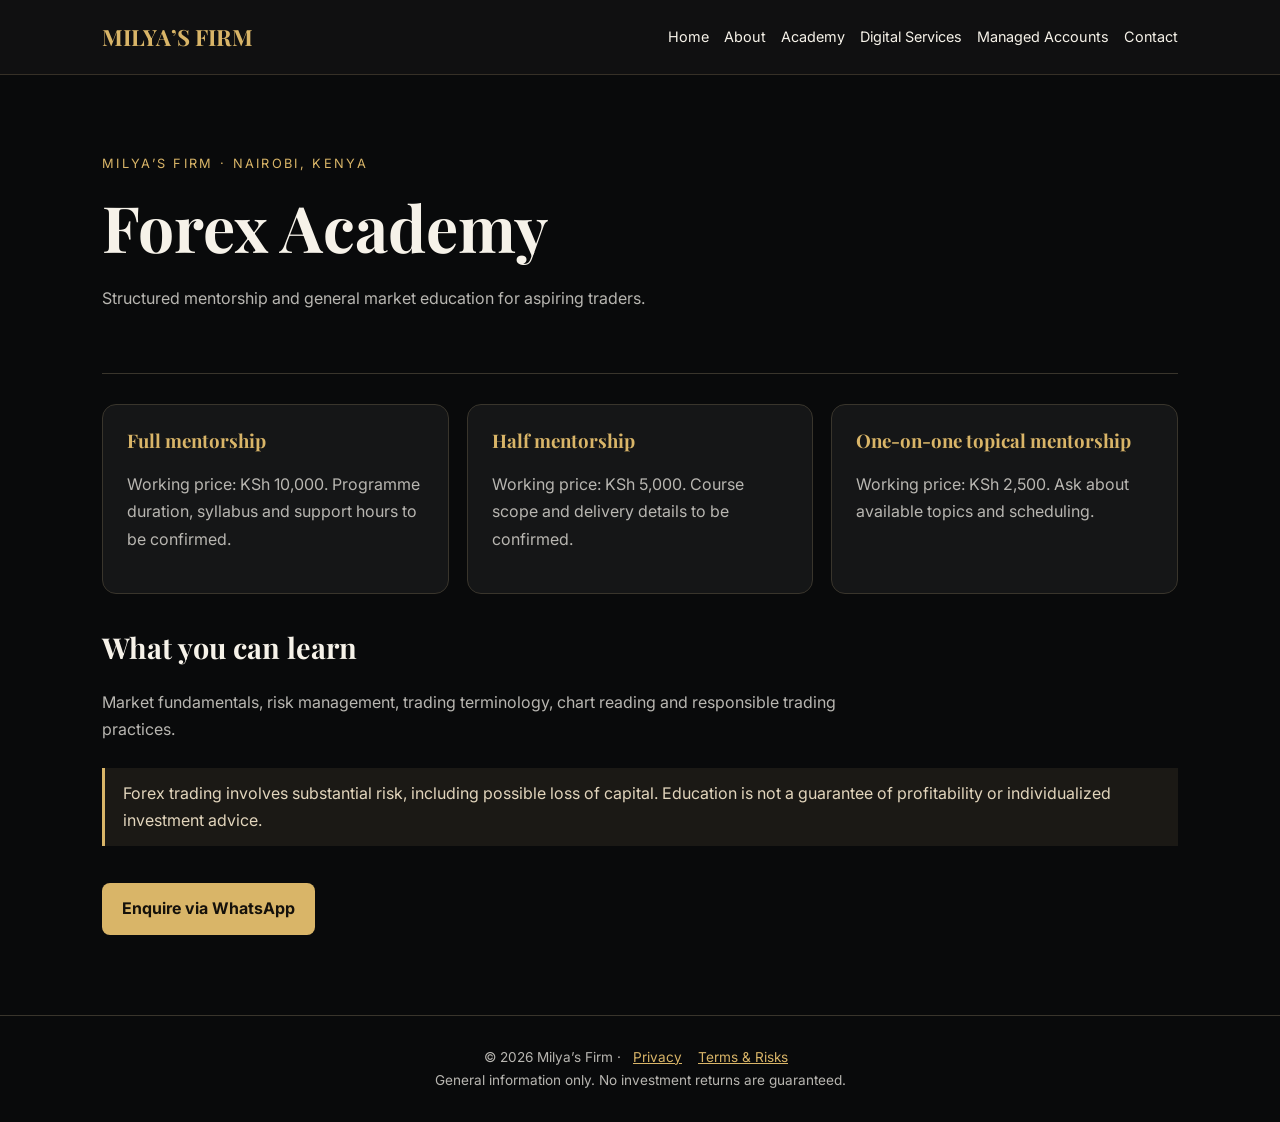
==== academy.html @ 862e6cd5 "Add files via upload" ====
<!doctype html><html lang="en"><head><meta charset="utf-8"><meta name="viewport" content="width=device-width,initial-scale=1"><meta name="description" content="Structured mentorship and general market education for aspiring traders."><title>Forex Academy | Milya’s Firm</title><link rel="stylesheet" href="assets/site.css"></head><body><header><nav><a class="brand" href="index.html">MILYA’S FIRM</a><div class="links"><a href="index.html">Home</a><a href="about.html">About</a><a href="academy.html">Academy</a><a href="digital-services.html">Digital Services</a><a href="managed-accounts.html">Managed Accounts</a><a href="contact.html">Contact</a></div></nav></header><main><section class="hero"><div class="eyebrow">Milya’s Firm · Nairobi, Kenya</div><h1>Forex Academy</h1><p>Structured mentorship and general market education for aspiring traders.</p></section><div class="grid"><article class="card"><h3>Full mentorship</h3><p>Working price: KSh 10,000. Programme duration, syllabus and support hours to be confirmed.</p></article><article class="card"><h3>Half mentorship</h3><p>Working price: KSh 5,000. Course scope and delivery details to be confirmed.</p></article><article class="card"><h3>One-on-one topical mentorship</h3><p>Working price: KSh 2,500. Ask about available topics and scheduling.</p></article></div><h2>What you can learn</h2><p>Market fundamentals, risk management, trading terminology, chart reading and responsible trading practices.</p><div class="note">Forex trading involves substantial risk, including possible loss of capital. Education is not a guarantee of profitability or individualized investment advice.</div><a class="button" href="https://wa.me/254796608349?text=Hello%20Milya%27s%20Firm%2C%20I%20would%20like%20to%20enquire%20about%20forex%20mentorship.">Enquire via WhatsApp</a></main><footer>© 2026 Milya’s Firm · <a href="privacy.html">Privacy</a><a href="terms.html">Terms & Risks</a><br>General information only. No investment returns are guaranteed.</footer></body></html>
---- assets/site.css ----
@import url('https://fonts.googleapis.com/css2?family=Inter:wght@400;500;600;700&family=Playfair+Display:wght@600;700&display=swap');:root{--bg:#090a0b;--panel:#151617;--gold:#d9b568;--txt:#f6f2e9;--muted:#b8b6b1}*{box-sizing:border-box}body{margin:0;background:var(--bg);color:var(--txt);font-family:Inter,Arial,sans-serif;line-height:1.7}a{color:var(--gold)}header{border-bottom:1px solid #363027;background:#101011}nav{max-width:1120px;margin:auto;padding:18px 22px;display:flex;gap:20px;align-items:center;justify-content:space-between;flex-wrap:wrap}.brand{font-family:'Playfair Display',serif;font-size:1.4rem;font-weight:700;text-decoration:none;color:var(--gold)}.links{display:flex;flex-wrap:wrap;gap:15px}.links a{text-decoration:none;font-size:.9rem;color:var(--txt)}.links a:hover{color:var(--gold)}main{max-width:1120px;margin:auto;padding:48px 22px 80px}.eyebrow{color:var(--gold);letter-spacing:.18em;text-transform:uppercase;font-size:.8rem}h1,h2,h3{font-family:'Playfair Display',serif;line-height:1.25}h1{font-size:clamp(2.3rem,5vw,4.2rem);margin:12px 0 18px}h2{font-size:1.8rem;margin-top:35px}p{color:var(--muted);max-width:800px}.hero{padding:30px 0 45px;border-bottom:1px solid #39352c}.grid{display:grid;grid-template-columns:repeat(auto-fit,minmax(250px,1fr));gap:18px;margin:30px 0}.card{background:var(--panel);border:1px solid #39352c;border-radius:14px;padding:24px}.card h2,.card h3{margin-top:0;color:var(--gold)}.button{display:inline-block;background:var(--gold);color:#15110b;text-decoration:none;font-weight:700;border-radius:8px;padding:12px 20px;margin:12px 10px 0 0}.button.secondary{background:transparent;color:var(--gold);border:1px solid var(--gold)}.note{border-left:3px solid var(--gold);padding:12px 18px;background:#1b1915;color:#e2d5bc;margin:25px 0}footer{border-top:1px solid #39352c;padding:30px 22px;text-align:center;color:var(--muted);font-size:.85rem}footer a{margin:0 8px}ul{color:var(--muted)}@media(max-width:600px){main{padding-top:25px}.links{gap:10px}.links a{font-size:.83rem}}
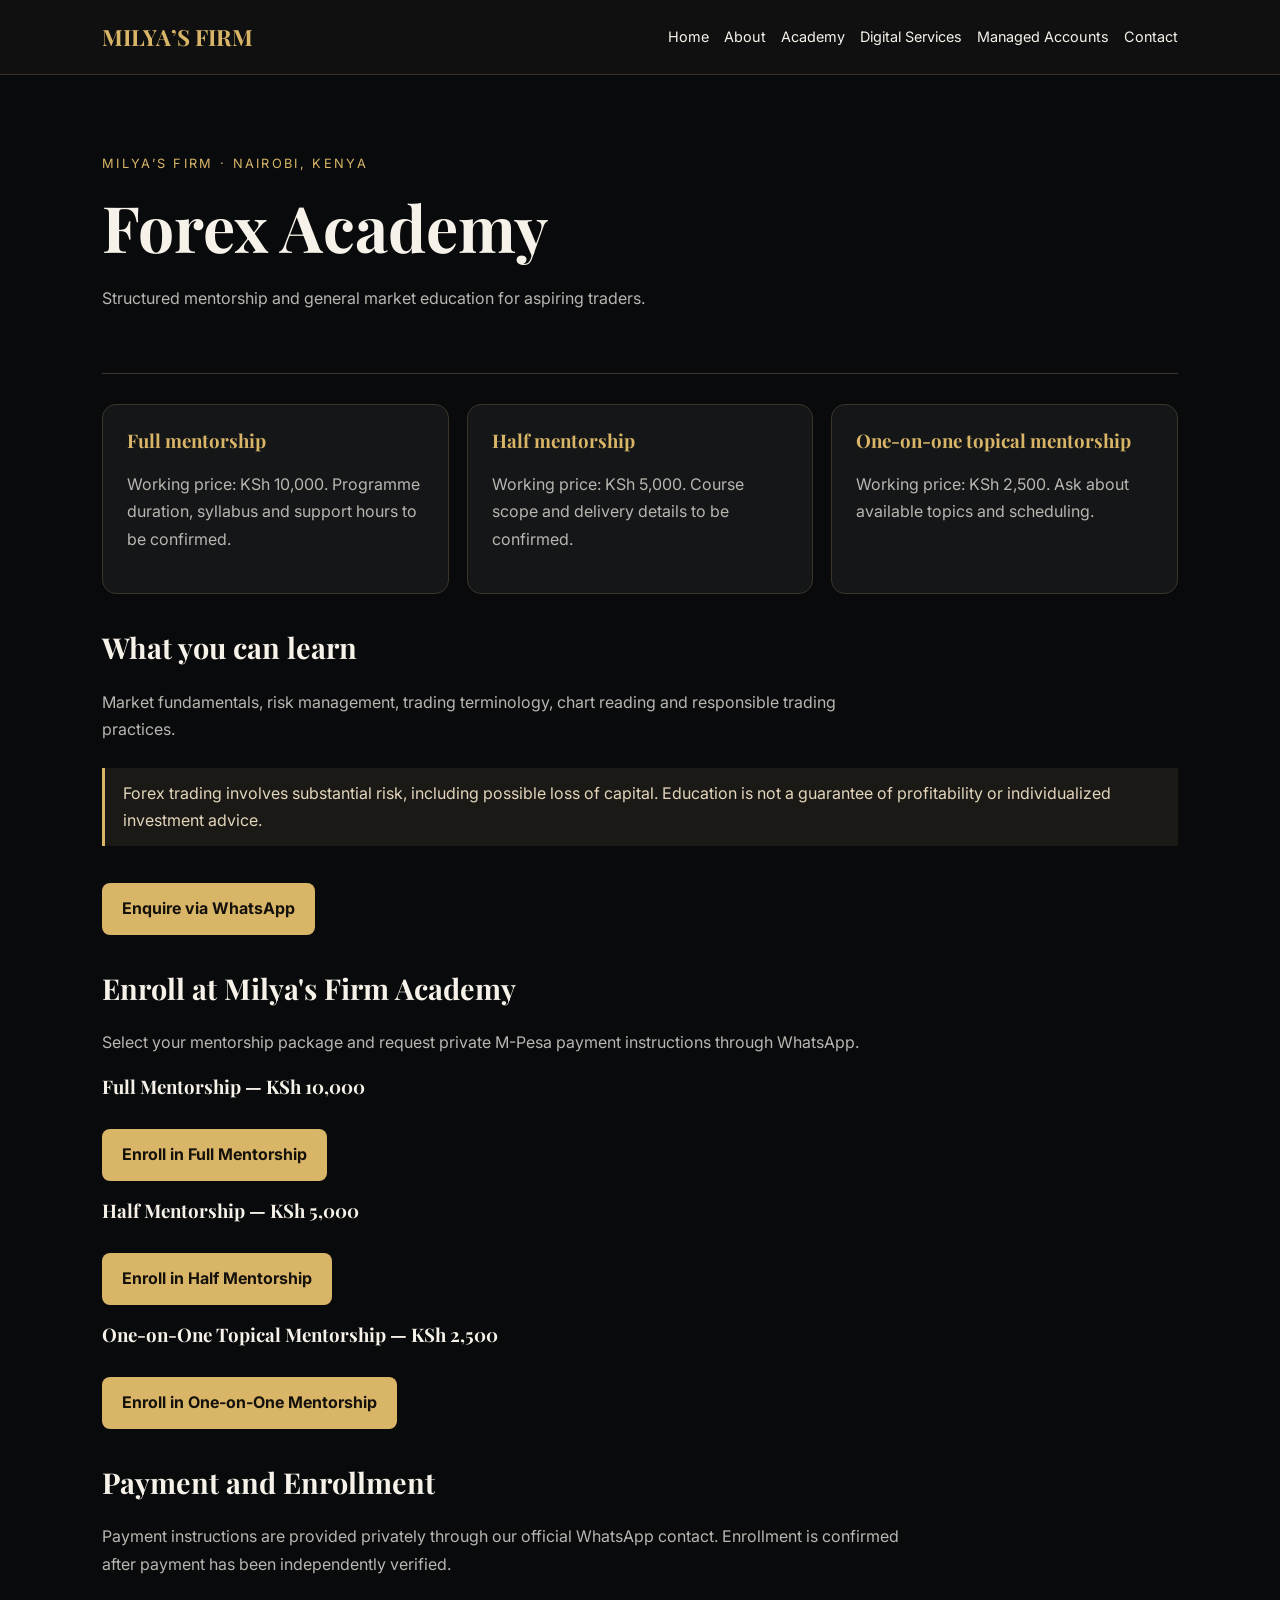
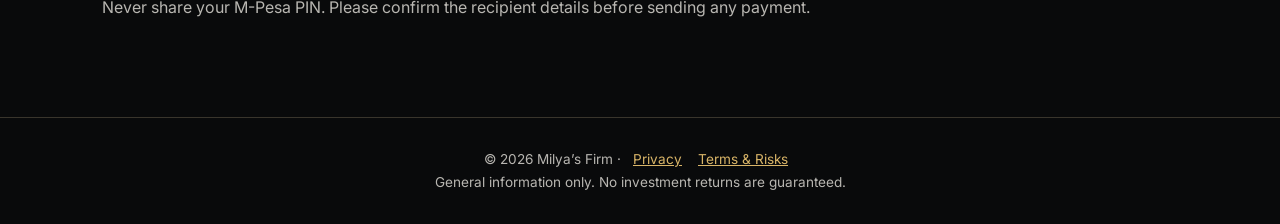
==== commit 3627bfd9: "Update academy.html" ====
--- a/academy.html
+++ b/academy.html
@@ -1 +1,33 @@
-<!doctype html><html lang="en"><head><meta charset="utf-8"><meta name="viewport" content="width=device-width,initial-scale=1"><meta name="description" content="Structured mentorship and general market education for aspiring traders."><title>Forex Academy | Milya’s Firm</title><link rel="stylesheet" href="assets/site.css"></head><body><header><nav><a class="brand" href="index.html">MILYA’S FIRM</a><div class="links"><a href="index.html">Home</a><a href="about.html">About</a><a href="academy.html">Academy</a><a href="digital-services.html">Digital Services</a><a href="managed-accounts.html">Managed Accounts</a><a href="contact.html">Contact</a></div></nav></header><main><section class="hero"><div class="eyebrow">Milya’s Firm · Nairobi, Kenya</div><h1>Forex Academy</h1><p>Structured mentorship and general market education for aspiring traders.</p></section><div class="grid"><article class="card"><h3>Full mentorship</h3><p>Working price: KSh 10,000. Programme duration, syllabus and support hours to be confirmed.</p></article><article class="card"><h3>Half mentorship</h3><p>Working price: KSh 5,000. Course scope and delivery details to be confirmed.</p></article><article class="card"><h3>One-on-one topical mentorship</h3><p>Working price: KSh 2,500. Ask about available topics and scheduling.</p></article></div><h2>What you can learn</h2><p>Market fundamentals, risk management, trading terminology, chart reading and responsible trading practices.</p><div class="note">Forex trading involves substantial risk, including possible loss of capital. Education is not a guarantee of profitability or individualized investment advice.</div><a class="button" href="https://wa.me/254796608349?text=Hello%20Milya%27s%20Firm%2C%20I%20would%20like%20to%20enquire%20about%20forex%20mentorship.">Enquire via WhatsApp</a></main><footer>© 2026 Milya’s Firm · <a href="privacy.html">Privacy</a><a href="terms.html">Terms & Risks</a><br>General information only. No investment returns are guaranteed.</footer></body></html>+<!doctype html><html lang="en"><head><meta charset="utf-8"><meta name="viewport" content="width=device-width,initial-scale=1"><meta name="description" content="Structured mentorship and general market education for aspiring traders."><title>Forex Academy | Milya’s Firm</title><link rel="stylesheet" href="assets/site.css"></head><body><header><nav><a class="brand" href="index.html">MILYA’S FIRM</a><div class="links"><a href="index.html">Home</a><a href="about.html">About</a><a href="academy.html">Academy</a><a href="digital-services.html">Digital Services</a><a href="managed-accounts.html">Managed Accounts</a><a href="contact.html">Contact</a></div></nav></header><main><section class="hero"><div class="eyebrow">Milya’s Firm · Nairobi, Kenya</div><h1>Forex Academy</h1><p>Structured mentorship and general market education for aspiring traders.</p></section><div class="grid"><article class="card"><h3>Full mentorship</h3><p>Working price: KSh 10,000. Programme duration, syllabus and support hours to be confirmed.</p></article><article class="card"><h3>Half mentorship</h3><p>Working price: KSh 5,000. Course scope and delivery details to be confirmed.</p></article><article class="card"><h3>One-on-one topical mentorship</h3><p>Working price: KSh 2,500. Ask about available topics and scheduling.</p></article></div><h2>What you can learn</h2><p>Market fundamentals, risk management, trading terminology, chart reading and responsible trading practices.</p><div class="note">Forex trading involves substantial risk, including possible loss of capital. Education is not a guarantee of profitability or individualized investment advice.</div><a class="button" href="https://wa.me/254796608349?text=Hello%20Milya%27s%20Firm%2C%20I%20would%20like%20to%20enquire%20about%20forex%20mentorship.">Enquire via WhatsApp</a>
+
+<section class="enrollment">
+  <h2>Enroll at Milya's Firm Academy</h2>
+  <p>Select your mentorship package and request private
+  M-Pesa payment instructions through WhatsApp.</p>
+
+  <h3>Full Mentorship — KSh 10,000</h3>
+  <a class="button"
+     href="https://wa.me/254796608349?text=Hello%20Milya%27s%20Firm%20Academy%2C%20I%20want%20to%20enroll%20in%20Full%20Mentorship%20%28KSh%2010%2C000%29.%20Please%20send%20the%20course%20details%20and%20private%20M-Pesa%20instructions.">
+    Enroll in Full Mentorship
+  </a>
+
+  <h3>Half Mentorship — KSh 5,000</h3>
+  <a class="button"
+     href="https://wa.me/254796608349?text=Hello%20Milya%27s%20Firm%20Academy%2C%20I%20want%20to%20enroll%20in%20Half%20Mentorship%20%28KSh%205%2C000%29.%20Please%20send%20the%20course%20details%20and%20private%20M-Pesa%20instructions.">
+    Enroll in Half Mentorship
+  </a>
+
+  <h3>One-on-One Topical Mentorship — KSh 2,500</h3>
+  <a class="button"
+     href="https://wa.me/254796608349?text=Hello%20Milya%27s%20Firm%20Academy%2C%20I%20want%20to%20enroll%20in%20One-on-One%20Topical%20Mentorship%20%28KSh%202%2C500%29.%20Please%20send%20available%20topics%20and%20private%20M-Pesa%20instructions.">
+    Enroll in One-on-One Mentorship
+  </a>
+
+  <h2>Payment and Enrollment</h2>
+  <p>Payment instructions are provided privately through
+  our official WhatsApp contact. Enrollment is confirmed
+  after payment has been independently verified.</p>
+  <p>Never share your M-Pesa PIN. Please confirm the
+  recipient details before sending any payment.</p>
+</section>
+</main><footer>© 2026 Milya’s Firm · <a href="privacy.html">Privacy</a><a href="terms.html">Terms & Risks</a><br>General information only. No investment returns are guaranteed.</footer></body></html>
